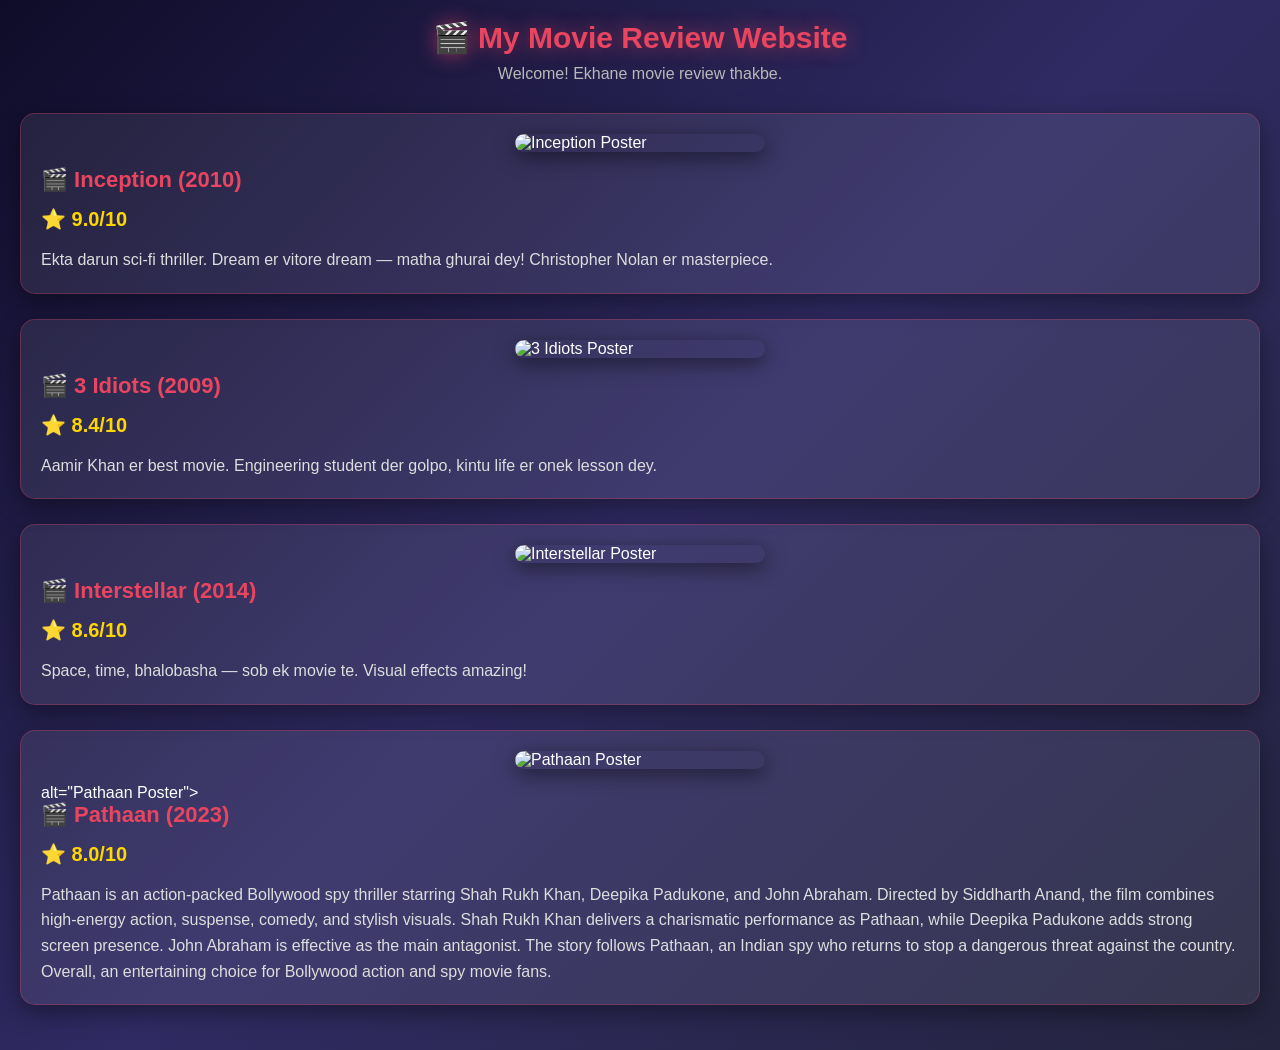
==== index.html @ 09125340 "Update index.html" ====
<!DOCTYPE html>
<html>
<head>
  <title>My Movie Review</title>
  <link rel="stylesheet" href="moviestyle.css">
  <script async src="https://www.googletagmanager.com/gtag/js?id=G-B43PWS575P"></script>
  <script>
    window.dataLayer = window.dataLayer || [];
    function gtag(){dataLayer.push(arguments);}
    gtag('js', new Date());
    gtag('config', 'G-B43PWS575P');
  </script>
</head>
<body>
  <h1>🎬 My Movie Review Website</h1>
  <p>Welcome! Ekhane movie review thakbe.</p>

  <div class="movie-card">
    <img src="https://image.tmdb.org/t/p/w300/9gk7adHYeDvHkCSEqAvQNLV5Uge.jpg" alt="Inception Poster">
    <h2>🎬 Inception (2010)</h2>
    <p class="rating">⭐ 9.0/10</p>
    <p>Ekta darun sci-fi thriller. Dream er vitore dream — matha ghurai dey! Christopher Nolan er masterpiece.</p>
  </div>

  <div class="movie-card">
    <img src="https://image.tmdb.org/t/p/w300/66A9MqXOyVFCssoloscw79z8Tew.jpg" alt="3 Idiots Poster">
    <h2>🎬 3 Idiots (2009)</h2>
    <p class="rating">⭐ 8.4/10</p>
    <p>Aamir Khan er best movie. Engineering student der golpo, kintu life er onek lesson dey.</p>
  </div>

  <div class="movie-card">
    <img src="https://image.tmdb.org/t/p/w300/gEU2QniE6E77NI6lCU6MxlNBvIx.jpg" alt="Interstellar Poster">
    <h2>🎬 Interstellar (2014)</h2>
    <p class="rating">⭐ 8.6/10</p>
    <p>Space, time, bhalobasha — sob ek movie te. Visual effects amazing!</p>
  </div>
<div class="movie-card">
 <img src="https://image.tmdb.org/t/p/w300/1pdfLvkbY9ohJlCjQH2CZjjYVvJ.jpg" alt="Pathaan Poster"> alt="Pathaan Poster">
  <h2>🎬 Pathaan (2023)</h2>
  <p class="rating">⭐ 8.0/10</p>
  <p>Pathaan is an action-packed Bollywood spy thriller starring Shah Rukh Khan, Deepika Padukone, and John Abraham. Directed by Siddharth Anand, the film combines high-energy action, suspense, comedy, and stylish visuals. Shah Rukh Khan delivers a charismatic performance as Pathaan, while Deepika Padukone adds strong screen presence. John Abraham is effective as the main antagonist. The story follows Pathaan, an Indian spy who returns to stop a dangerous threat against the country. Overall, an entertaining choice for Bollywood action and spy movie fans.</p>
</div>
</body>
</html>
---- moviestyle.css ----
* {
  margin: 0;
  padding: 0;
  box-sizing: border-box;
  font-family: Arial, sans-serif;
}

body {
  background: linear-gradient(135deg, #0f0c29, #302b63, #24243e);
  color: white;
  min-height: 100vh;
  padding: 20px;
}

h1 {
  text-align: center;
  color: #e94560;
  font-size: 30px;
  margin-bottom: 10px;
  text-shadow: 0 0 20px rgba(233, 69, 96, 0.6);
}

p {
  text-align: center;
  color: #b8b8b8;
  margin-bottom: 30px;
}

.movie-card {
  background: rgba(255, 255, 255, 0.08);
  border-radius: 15px;
  padding: 20px;
  margin-bottom: 25px;
  box-shadow: 0 8px 25px rgba(0, 0, 0, 0.4);
  border: 1px solid rgba(233, 69, 96, 0.3);
  transition: transform 0.3s;
}
.movie-card img {
  width: 100%;
  max-width: 250px;
  display: block;
  margin: 0 auto 15px auto;
  border-radius: 10px;
  box-shadow: 0 5px 20px rgba(0, 0, 0, 0.5);
}
.movie-card:hover {
  transform: translateY(-5px);
  box-shadow: 0 12px 35px rgba(233, 69, 96, 0.4);
}

.movie-card h2 {
  color: #e94560;
  margin-bottom: 10px;
  font-size: 22px;
}

.movie-card .rating {
  color: #ffd700;
  font-size: 20px;
  font-weight: bold;
  margin-bottom: 12px;
  text-align: left;
}

.movie-card p {
  text-align: left;
  color: #ddd;
  line-height: 1.6;
  margin-bottom: 0;
}
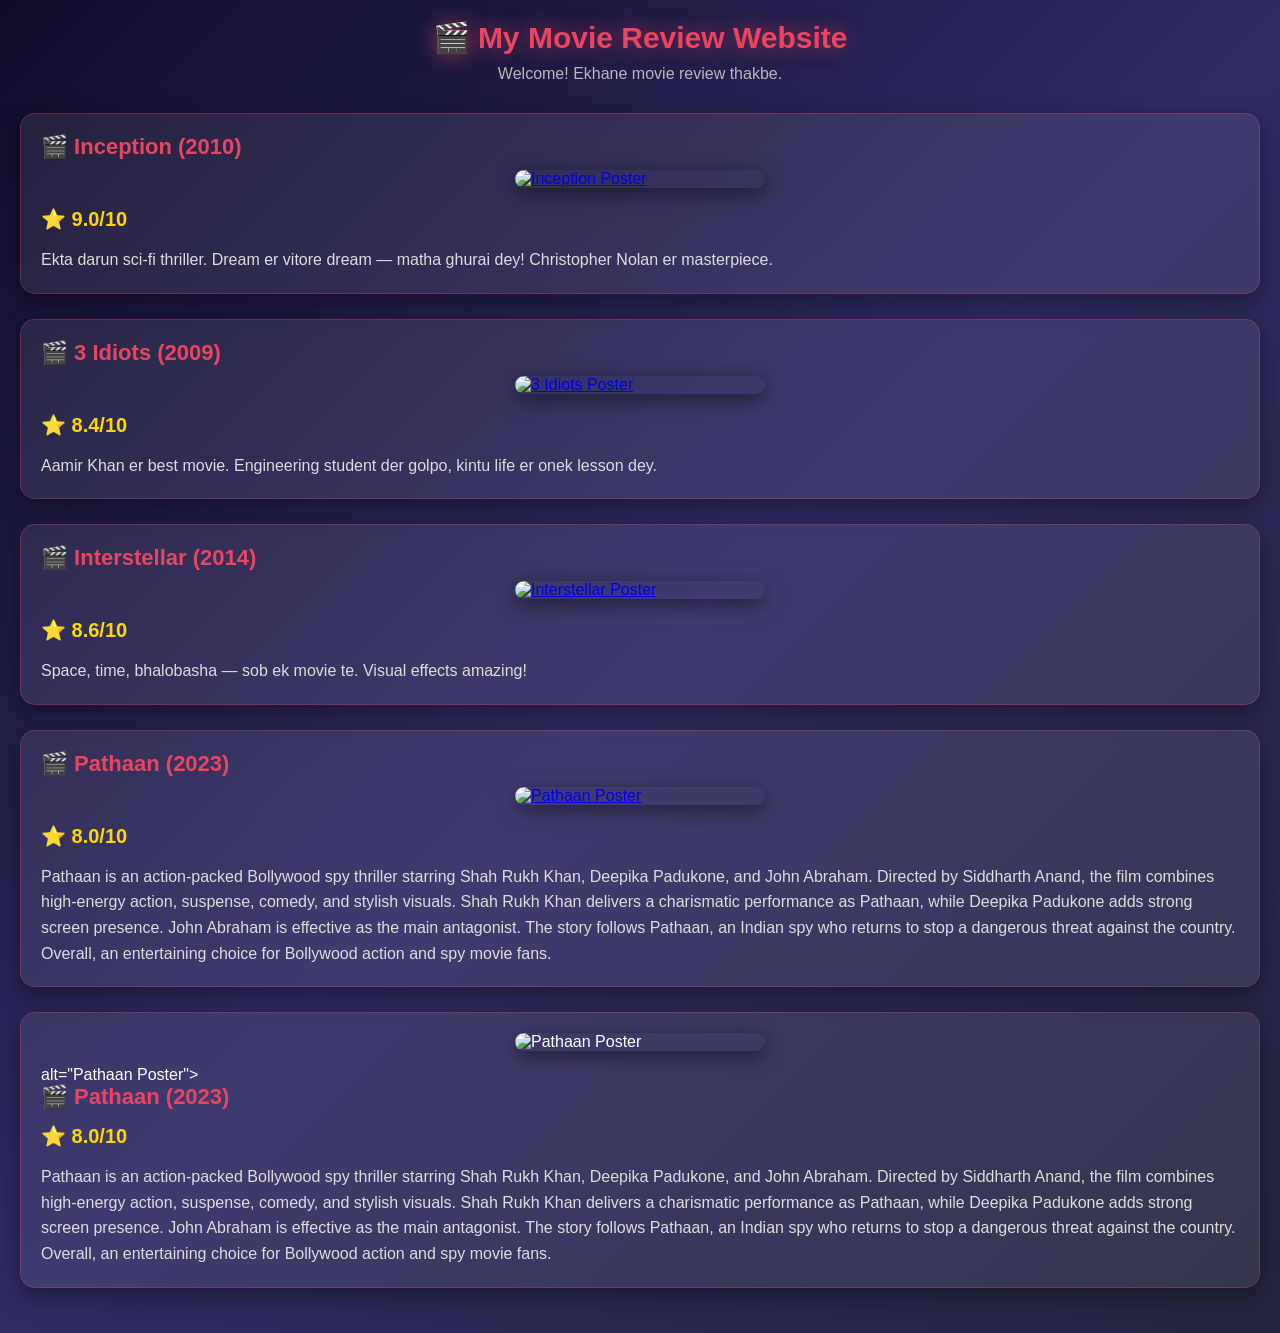
==== commit 8befa41d: "Update index.html" ====
--- a/index.html
+++ b/index.html
@@ -16,27 +16,45 @@
   <p>Welcome! Ekhane movie review thakbe.</p>
 
   <div class="movie-card">
-    <img src="https://image.tmdb.org/t/p/w300/9gk7adHYeDvHkCSEqAvQNLV5Uge.jpg" alt="Inception Poster">
     <h2>🎬 Inception (2010)</h2>
+    <a href="inception.html">
+      <img src="https://image.tmdb.org/t/p/w300/9gk7adHYeDvHkCSEqAvQNLV5Uge.jpg" alt="Inception Poster">
+    </a>
     <p class="rating">⭐ 9.0/10</p>
     <p>Ekta darun sci-fi thriller. Dream er vitore dream — matha ghurai dey! Christopher Nolan er masterpiece.</p>
   </div>
 
   <div class="movie-card">
-    <img src="https://image.tmdb.org/t/p/w300/66A9MqXOyVFCssoloscw79z8Tew.jpg" alt="3 Idiots Poster">
     <h2>🎬 3 Idiots (2009)</h2>
+    <a href="3idiots.html">
+      <img src="https://image.tmdb.org/t/p/w300/66A9MqXOyVFCssoloscw79z8Tew.jpg" alt="3 Idiots Poster">
+    </a>
     <p class="rating">⭐ 8.4/10</p>
     <p>Aamir Khan er best movie. Engineering student der golpo, kintu life er onek lesson dey.</p>
   </div>
 
   <div class="movie-card">
-    <img src="https://image.tmdb.org/t/p/w300/gEU2QniE6E77NI6lCU6MxlNBvIx.jpg" alt="Interstellar Poster">
     <h2>🎬 Interstellar (2014)</h2>
+    <a href="interstellar.html">
+      <img src="https://image.tmdb.org/t/p/w300/gEU2QniE6E77NI6lCU6MxlNBvIx.jpg" alt="Interstellar Poster">
+    </a>
     <p class="rating">⭐ 8.6/10</p>
     <p>Space, time, bhalobasha — sob ek movie te. Visual effects amazing!</p>
   </div>
+
+  <div class="movie-card">
+    <h2>🎬 Pathaan (2023)</h2>
+    <a href="pathaan.html">
+      <img src="https://i.ibb.co/HDZknDYt/ems-c-HJk-LWVtcy1hc3-Nld-HMvb-W92a-WVz-Lz-I2-OWNl-Nj-U4-LTg2-NDMt-NGI5-Zi05-Yj-U5-LTk5-Mj-Jk-OWZj-MWUw-Zi5qc.jpg" alt="Pathaan Poster">
+    </a>
+    <p class="rating">⭐ 8.0/10</p>
+    <p>Pathaan is an action-packed Bollywood spy thriller starring Shah Rukh Khan, Deepika Padukone, and John Abraham. Directed by Siddharth Anand, the film combines high-energy action, suspense, comedy, and stylish visuals. Shah Rukh Khan delivers a charismatic performance as Pathaan, while Deepika Padukone adds strong screen presence. John Abraham is effective as the main antagonist. The story follows Pathaan, an Indian spy who returns to stop a dangerous threat against the country. Overall, an entertaining choice for Bollywood action and spy movie fans.</p>
+  </div>
+
+</body>
+</html>  </div>
 <div class="movie-card">
- <img src="https://image.tmdb.org/t/p/w300/1pdfLvkbY9ohJlCjQH2CZjjYVvJ.jpg" alt="Pathaan Poster"> alt="Pathaan Poster">
+ <img src="https://i.ibb.co/HDZknDYt/ems-c-HJk-LWVtcy1hc3-Nld-HMvb-W92a-WVz-Lz-I2-OWNl-Nj-U4-LTg2-NDMt-NGI5-Zi05-Yj-U5-LTk5-Mj-Jk-OWZj-MWUw-Zi5qc.jpg" alt="Pathaan Poster"> alt="Pathaan Poster">
   <h2>🎬 Pathaan (2023)</h2>
   <p class="rating">⭐ 8.0/10</p>
   <p>Pathaan is an action-packed Bollywood spy thriller starring Shah Rukh Khan, Deepika Padukone, and John Abraham. Directed by Siddharth Anand, the film combines high-energy action, suspense, comedy, and stylish visuals. Shah Rukh Khan delivers a charismatic performance as Pathaan, while Deepika Padukone adds strong screen presence. John Abraham is effective as the main antagonist. The story follows Pathaan, an Indian spy who returns to stop a dangerous threat against the country. Overall, an entertaining choice for Bollywood action and spy movie fans.</p>
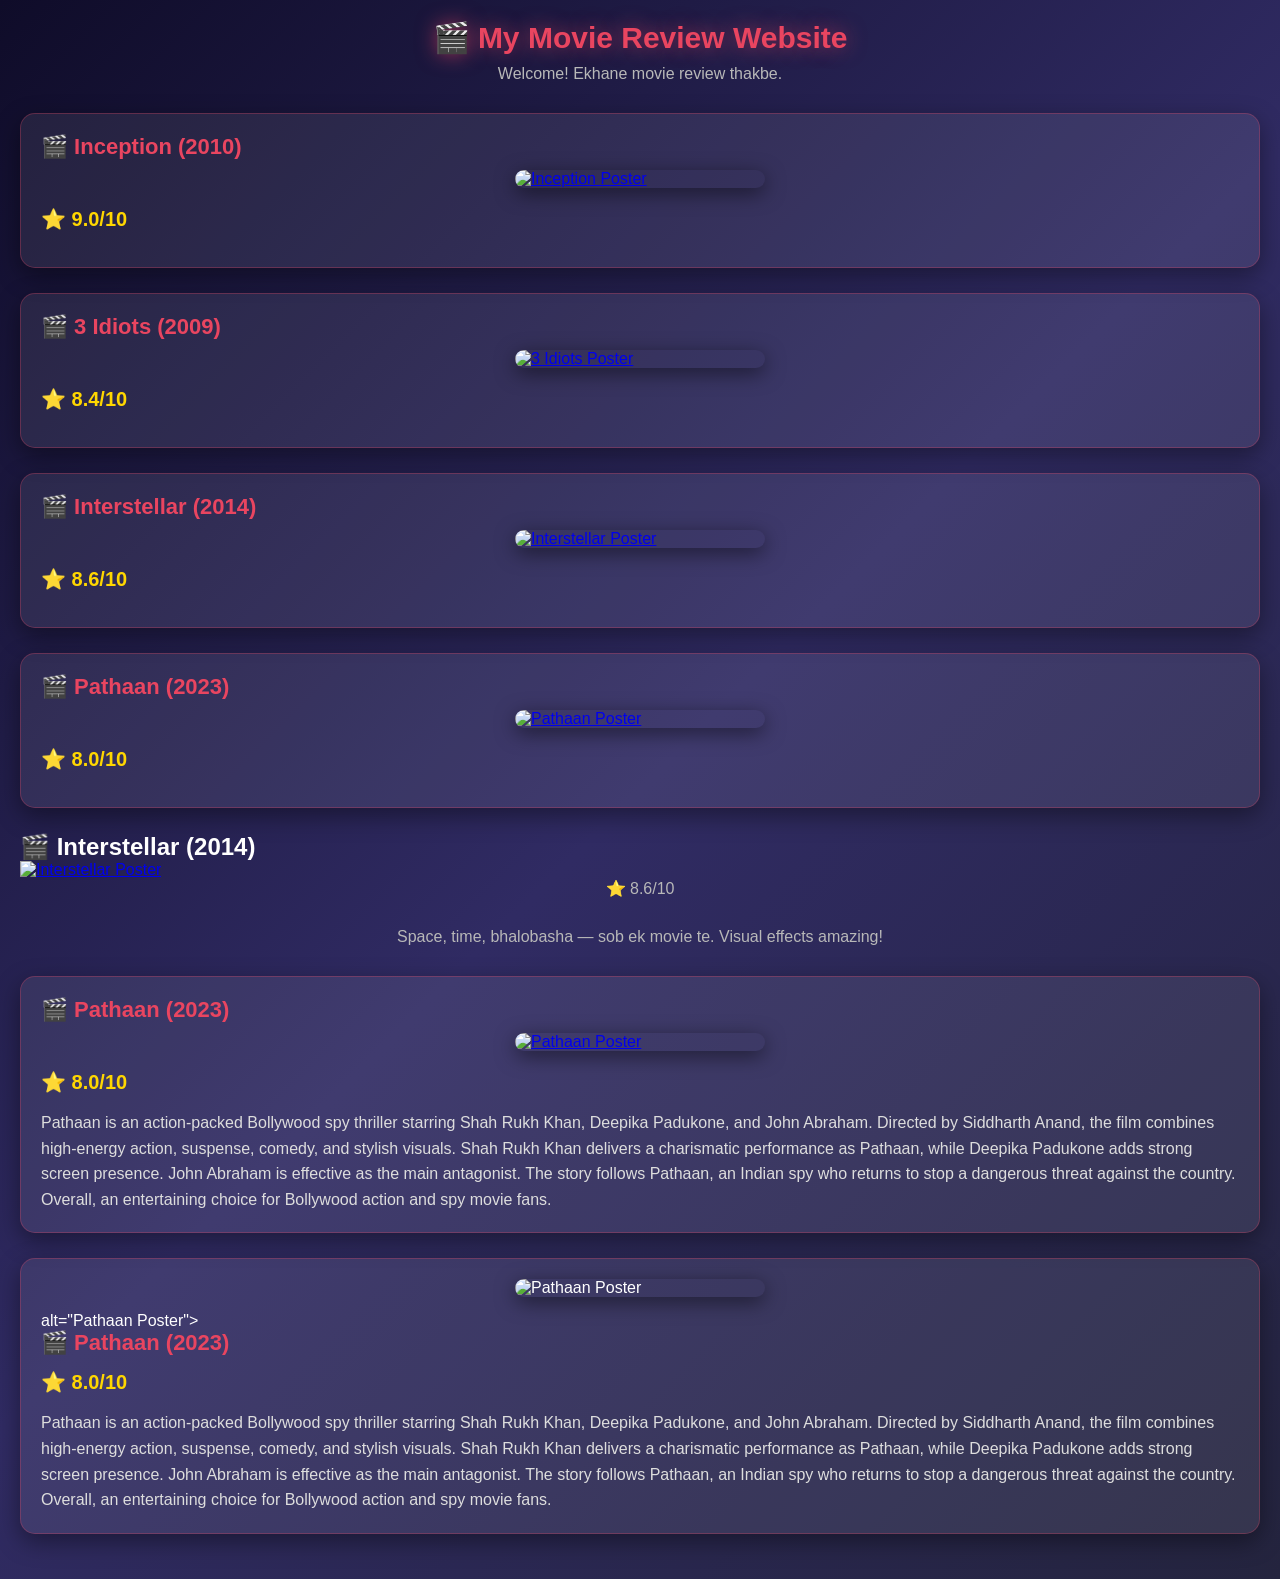
==== commit ebb853d7: "Update index.html" ====
--- a/index.html
+++ b/index.html
@@ -21,7 +21,6 @@
       <img src="https://image.tmdb.org/t/p/w300/9gk7adHYeDvHkCSEqAvQNLV5Uge.jpg" alt="Inception Poster">
     </a>
     <p class="rating">⭐ 9.0/10</p>
-    <p>Ekta darun sci-fi thriller. Dream er vitore dream — matha ghurai dey! Christopher Nolan er masterpiece.</p>
   </div>
 
   <div class="movie-card">
@@ -30,11 +29,26 @@
       <img src="https://image.tmdb.org/t/p/w300/66A9MqXOyVFCssoloscw79z8Tew.jpg" alt="3 Idiots Poster">
     </a>
     <p class="rating">⭐ 8.4/10</p>
-    <p>Aamir Khan er best movie. Engineering student der golpo, kintu life er onek lesson dey.</p>
   </div>
 
   <div class="movie-card">
     <h2>🎬 Interstellar (2014)</h2>
+    <a href="interstellar.html">
+      <img src="https://image.tmdb.org/t/p/w300/gEU2QniE6E77NI6lCU6MxlNBvIx.jpg" alt="Interstellar Poster">
+    </a>
+    <p class="rating">⭐ 8.6/10</p>
+  </div>
+
+  <div class="movie-card">
+    <h2>🎬 Pathaan (2023)</h2>
+    <a href="pathaan.html">
+      <img src="https://i.ibb.co/HDZknDYt/ems-c-HJk-LWVtcy1hc3-Nld-HMvb-W92a-WVz-Lz-I2-OWNl-Nj-U4-LTg2-NDMt-NGI5-Zi05-Yj-U5-LTk5-Mj-Jk-OWZj-MWUw-Zi5qc.jpg" alt="Pathaan Poster">
+    </a>
+    <p class="rating">⭐ 8.0/10</p>
+  </div>
+
+</body>
+</html>    <h2>🎬 Interstellar (2014)</h2>
     <a href="interstellar.html">
       <img src="https://image.tmdb.org/t/p/w300/gEU2QniE6E77NI6lCU6MxlNBvIx.jpg" alt="Interstellar Poster">
     </a>
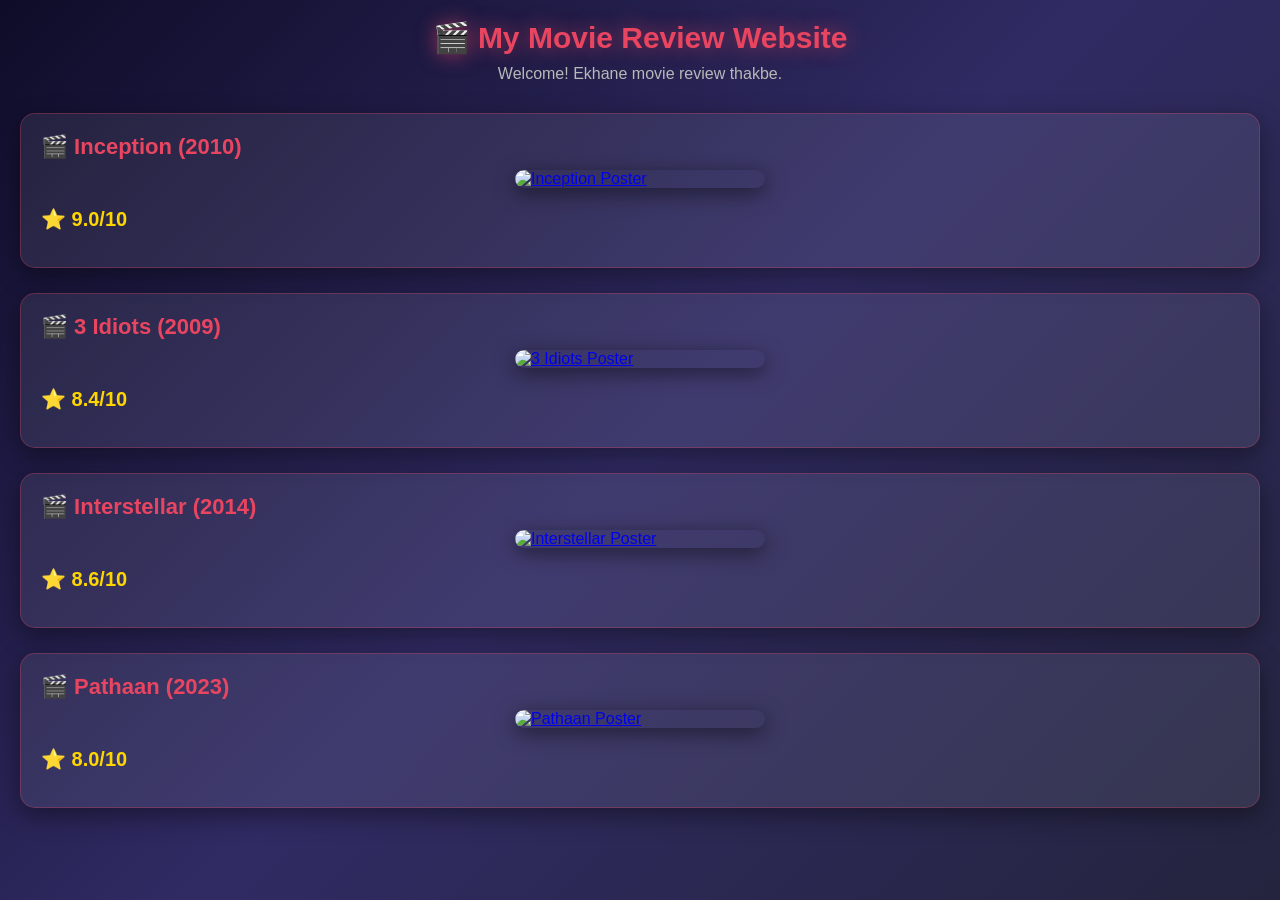
==== commit 51e855bb: "Update index.html" ====
--- a/index.html
+++ b/index.html
@@ -48,30 +48,4 @@
   </div>
 
 </body>
-</html>    <h2>🎬 Interstellar (2014)</h2>
-    <a href="interstellar.html">
-      <img src="https://image.tmdb.org/t/p/w300/gEU2QniE6E77NI6lCU6MxlNBvIx.jpg" alt="Interstellar Poster">
-    </a>
-    <p class="rating">⭐ 8.6/10</p>
-    <p>Space, time, bhalobasha — sob ek movie te. Visual effects amazing!</p>
-  </div>
-
-  <div class="movie-card">
-    <h2>🎬 Pathaan (2023)</h2>
-    <a href="pathaan.html">
-      <img src="https://i.ibb.co/HDZknDYt/ems-c-HJk-LWVtcy1hc3-Nld-HMvb-W92a-WVz-Lz-I2-OWNl-Nj-U4-LTg2-NDMt-NGI5-Zi05-Yj-U5-LTk5-Mj-Jk-OWZj-MWUw-Zi5qc.jpg" alt="Pathaan Poster">
-    </a>
-    <p class="rating">⭐ 8.0/10</p>
-    <p>Pathaan is an action-packed Bollywood spy thriller starring Shah Rukh Khan, Deepika Padukone, and John Abraham. Directed by Siddharth Anand, the film combines high-energy action, suspense, comedy, and stylish visuals. Shah Rukh Khan delivers a charismatic performance as Pathaan, while Deepika Padukone adds strong screen presence. John Abraham is effective as the main antagonist. The story follows Pathaan, an Indian spy who returns to stop a dangerous threat against the country. Overall, an entertaining choice for Bollywood action and spy movie fans.</p>
-  </div>
-
-</body>
-</html>  </div>
-<div class="movie-card">
- <img src="https://i.ibb.co/HDZknDYt/ems-c-HJk-LWVtcy1hc3-Nld-HMvb-W92a-WVz-Lz-I2-OWNl-Nj-U4-LTg2-NDMt-NGI5-Zi05-Yj-U5-LTk5-Mj-Jk-OWZj-MWUw-Zi5qc.jpg" alt="Pathaan Poster"> alt="Pathaan Poster">
-  <h2>🎬 Pathaan (2023)</h2>
-  <p class="rating">⭐ 8.0/10</p>
-  <p>Pathaan is an action-packed Bollywood spy thriller starring Shah Rukh Khan, Deepika Padukone, and John Abraham. Directed by Siddharth Anand, the film combines high-energy action, suspense, comedy, and stylish visuals. Shah Rukh Khan delivers a charismatic performance as Pathaan, while Deepika Padukone adds strong screen presence. John Abraham is effective as the main antagonist. The story follows Pathaan, an Indian spy who returns to stop a dangerous threat against the country. Overall, an entertaining choice for Bollywood action and spy movie fans.</p>
-</div>
-</body>
 </html>
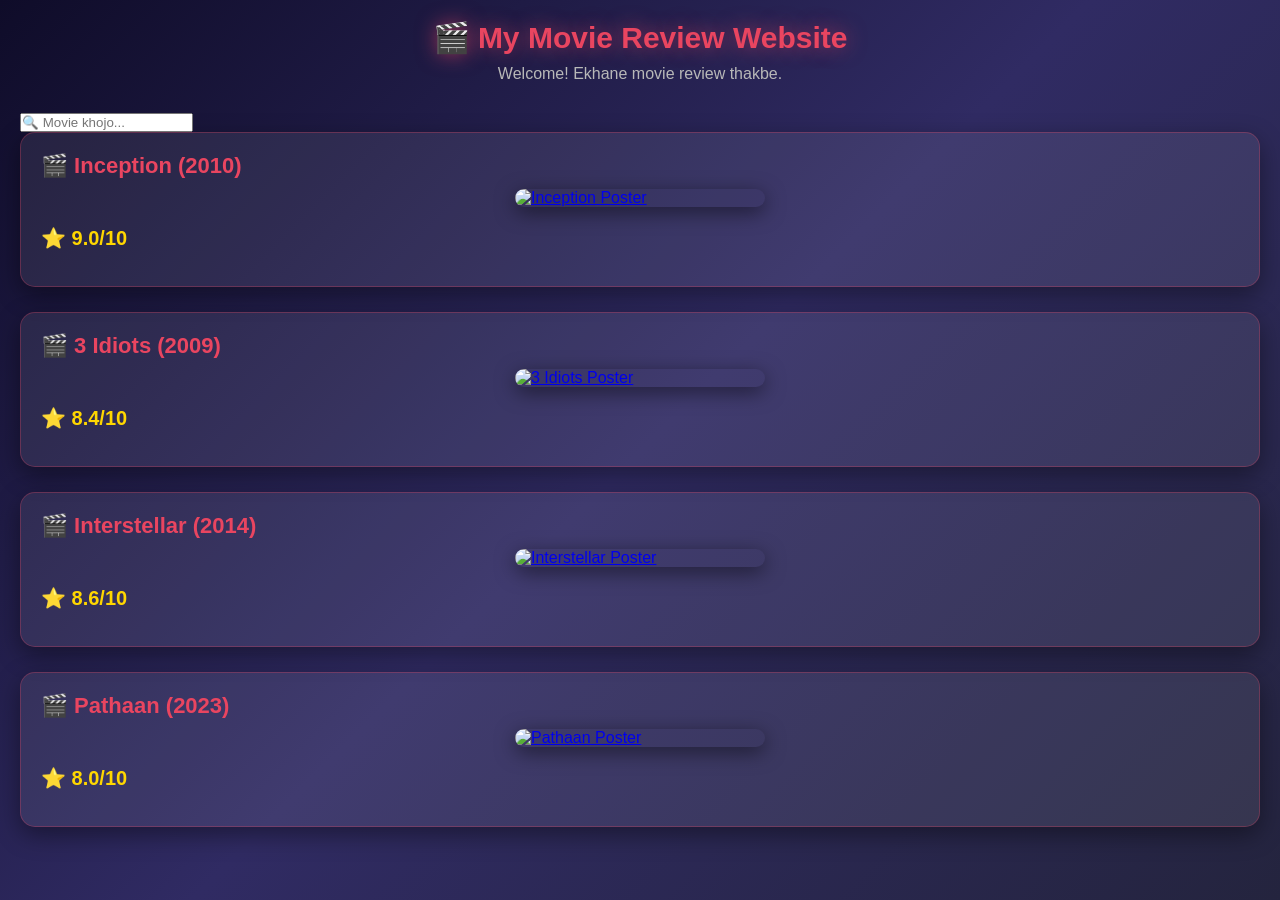
==== commit a26e34de: "Update index.html" ====
--- a/index.html
+++ b/index.html
@@ -10,10 +10,15 @@
     gtag('js', new Date());
     gtag('config', 'G-B43PWS575P');
   </script>
+  <script src="script.js"></script>
 </head>
 <body>
   <h1>🎬 My Movie Review Website</h1>
   <p>Welcome! Ekhane movie review thakbe.</p>
+
+  <div class="search-box">
+    <input type="text" id="searchInput" placeholder="🔍 Movie khojo..." onkeyup="searchMovies()">
+  </div>
 
   <div class="movie-card">
     <h2>🎬 Inception (2010)</h2>
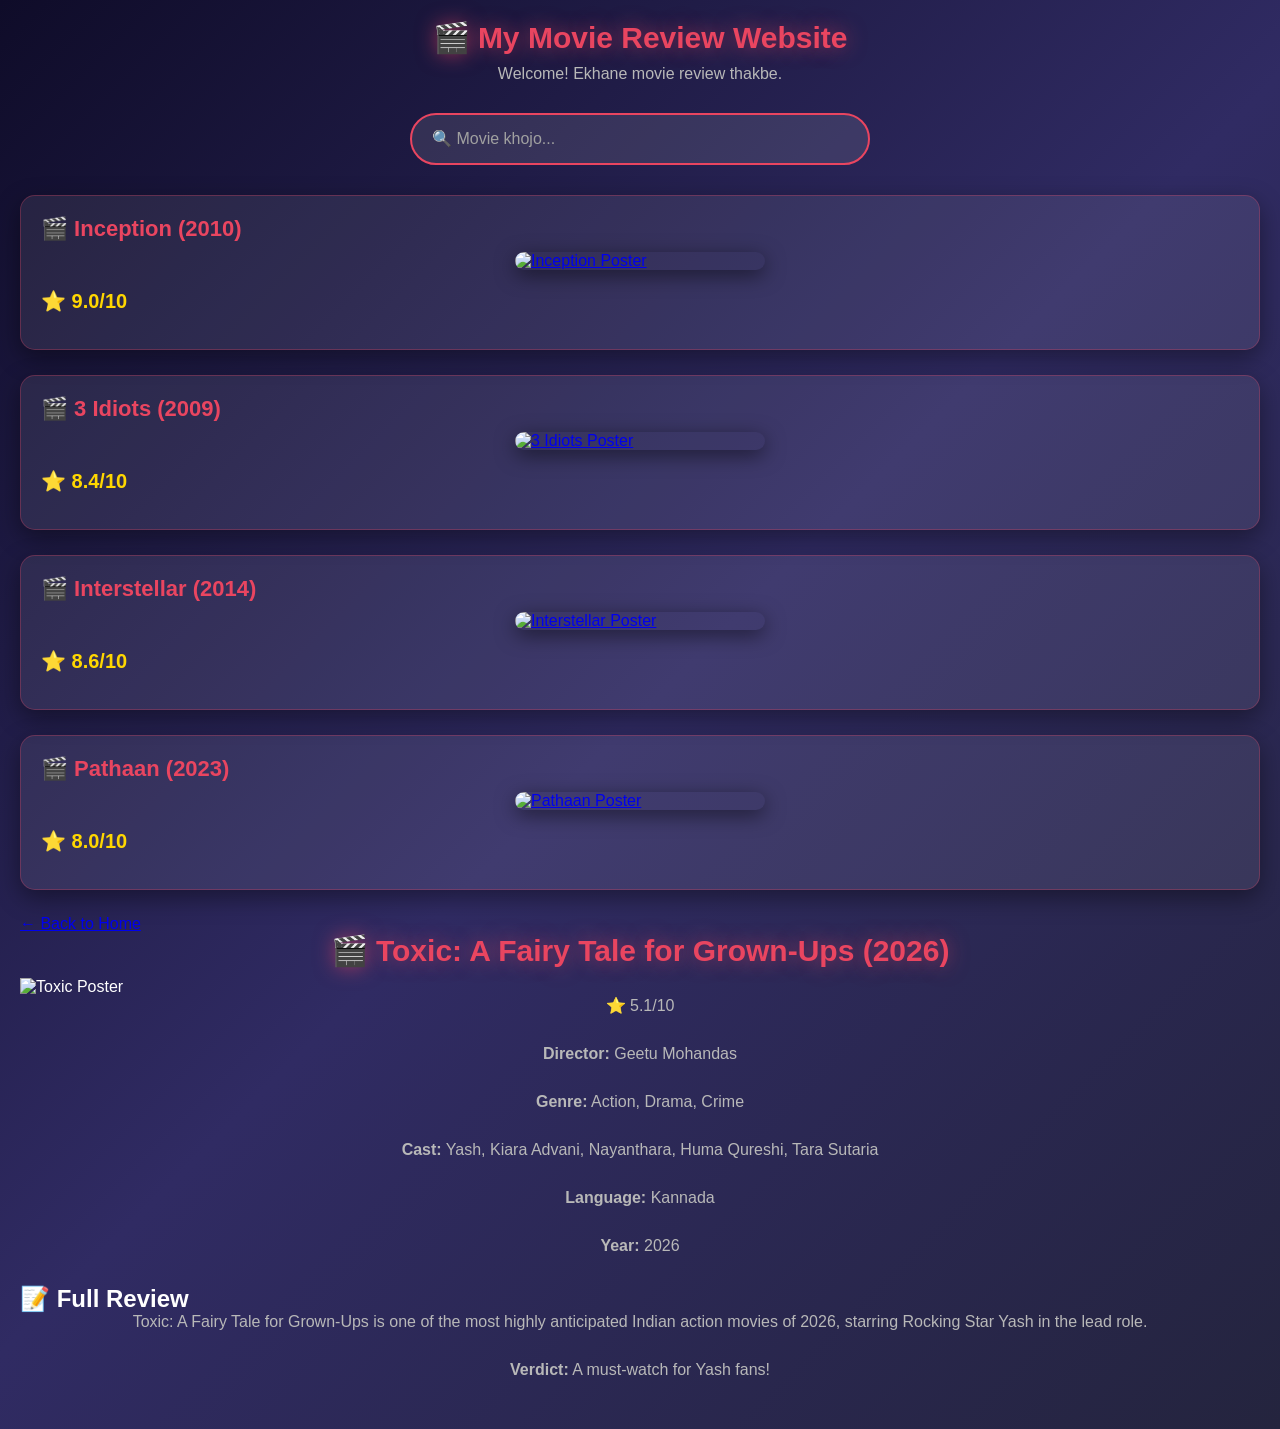
==== commit bc7cd55d: "Update index.html" ====
--- a/index.html
+++ b/index.html
@@ -51,6 +51,31 @@
     </a>
     <p class="rating">⭐ 8.0/10</p>
   </div>
+<!DOCTYPE html>
+<html>
+<head>
+  <title>Toxic (2026) - My Movie Review</title>
+  <link rel="stylesheet" href="moviestyle.css">
+</head>
+<body>
+  <a href="index.html" class="back-btn">← Back to Home</a>
 
+  <div class="movie-details">
+    <h1>🎬 Toxic: A Fairy Tale for Grown-Ups (2026)</h1>
+    <img src="https://i.ibb.co/Hf0TBstP/ems-c-HJk-LWVtcy1hc3-Nld-HMvb-W92a-WVz-Lz-Q4-OTgx-Nj-Ix-LWEy-Nm-Qt-NGM4-ZC04-Zj-Zm-LTM2-Yj-Q1-Zj-E4-YTQ1-Ny5.jpg" alt="Toxic Poster">
+    <p class="rating">⭐ 5.1/10</p>
+    <p><strong>Director:</strong> Geetu Mohandas</p>
+    <p><strong>Genre:</strong> Action, Drama, Crime</p>
+    <p><strong>Cast:</strong> Yash, Kiara Advani, Nayanthara, Huma Qureshi, Tara Sutaria</p>
+    <p><strong>Language:</strong> Kannada</p>
+    <p><strong>Year:</strong> 2026</p>
+    
+    <h2>📝 Full Review</h2>
+    <p>Toxic: A Fairy Tale for Grown-Ups is one of the most highly anticipated Indian action movies of 2026, starring Rocking Star Yash in the lead role.</p>
+    
+    <p><strong>Verdict:</strong> A must-watch for Yash fans!</p>
+  </div>
 </body>
 </html>
+</body>
+</html>
--- a/moviestyle.css
+++ b/moviestyle.css
@@ -67,4 +67,31 @@
   color: #ddd;
   line-height: 1.6;
   margin-bottom: 0;
-}+}
+.search-box {
+  text-align: center;
+  margin: 20px auto 30px auto;
+  max-width: 500px;
+  padding: 0 20px;
+}
+
+.search-box input {
+  width: 100%;
+  padding: 15px 20px;
+  border-radius: 30px;
+  border: 2px solid #e94560;
+  background: rgba(255, 255, 255, 0.1);
+  color: white;
+  font-size: 16px;
+  outline: none;
+  transition: all 0.3s;
+}
+
+.search-box input:focus {
+  background: rgba(255, 255, 255, 0.15);
+  box-shadow: 0 0 20px rgba(233, 69, 96, 0.4);
+}
+
+.search-box input::placeholder {
+  color: #a0a0a0;
+}
--- a/moviestyle.css
+++ b/moviestyle.css
@@ -67,4 +67,31 @@
   color: #ddd;
   line-height: 1.6;
   margin-bottom: 0;
-}+}
+.search-box {
+  text-align: center;
+  margin: 20px auto 30px auto;
+  max-width: 500px;
+  padding: 0 20px;
+}
+
+.search-box input {
+  width: 100%;
+  padding: 15px 20px;
+  border-radius: 30px;
+  border: 2px solid #e94560;
+  background: rgba(255, 255, 255, 0.1);
+  color: white;
+  font-size: 16px;
+  outline: none;
+  transition: all 0.3s;
+}
+
+.search-box input:focus {
+  background: rgba(255, 255, 255, 0.15);
+  box-shadow: 0 0 20px rgba(233, 69, 96, 0.4);
+}
+
+.search-box input::placeholder {
+  color: #a0a0a0;
+}
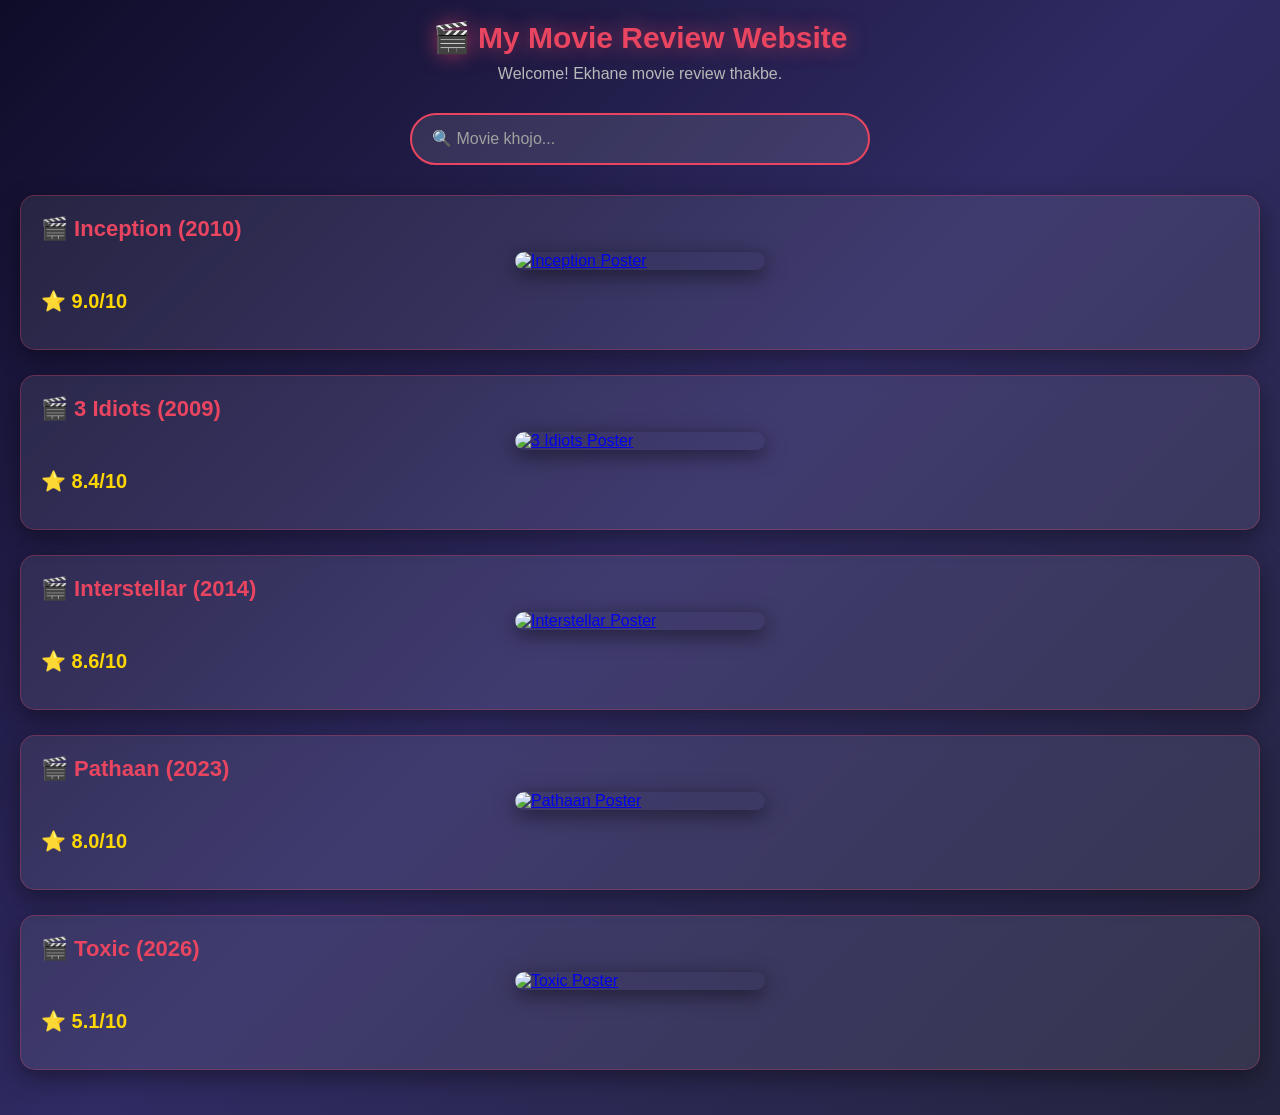
==== commit e012f3c9: "Update index.html" ====
--- a/index.html
+++ b/index.html
@@ -51,31 +51,14 @@
     </a>
     <p class="rating">⭐ 8.0/10</p>
   </div>
-<!DOCTYPE html>
-<html>
-<head>
-  <title>Toxic (2026) - My Movie Review</title>
-  <link rel="stylesheet" href="moviestyle.css">
-</head>
-<body>
-  <a href="index.html" class="back-btn">← Back to Home</a>
 
-  <div class="movie-details">
-    <h1>🎬 Toxic: A Fairy Tale for Grown-Ups (2026)</h1>
-    <img src="https://i.ibb.co/Hf0TBstP/ems-c-HJk-LWVtcy1hc3-Nld-HMvb-W92a-WVz-Lz-Q4-OTgx-Nj-Ix-LWEy-Nm-Qt-NGM4-ZC04-Zj-Zm-LTM2-Yj-Q1-Zj-E4-YTQ1-Ny5.jpg" alt="Toxic Poster">
+  <div class="movie-card">
+    <h2>🎬 Toxic (2026)</h2>
+    <a href="toxic.html">
+      <img src="https://i.ibb.co/Hf0TBstP/ems-c-HJk-LWVtcy1hc3-Nld-HMvb-W92a-WVz-Lz-Q4-OTgx-Nj-Ix-LWEy-Nm-Qt-NGM4-ZC04-Zj-Zm-LTM2-Yj-Q1-Zj-E4-YTQ1-Ny5.jpg" alt="Toxic Poster">
+    </a>
     <p class="rating">⭐ 5.1/10</p>
-    <p><strong>Director:</strong> Geetu Mohandas</p>
-    <p><strong>Genre:</strong> Action, Drama, Crime</p>
-    <p><strong>Cast:</strong> Yash, Kiara Advani, Nayanthara, Huma Qureshi, Tara Sutaria</p>
-    <p><strong>Language:</strong> Kannada</p>
-    <p><strong>Year:</strong> 2026</p>
-    
-    <h2>📝 Full Review</h2>
-    <p>Toxic: A Fairy Tale for Grown-Ups is one of the most highly anticipated Indian action movies of 2026, starring Rocking Star Yash in the lead role.</p>
-    
-    <p><strong>Verdict:</strong> A must-watch for Yash fans!</p>
   </div>
+
 </body>
 </html>
-</body>
-</html>
